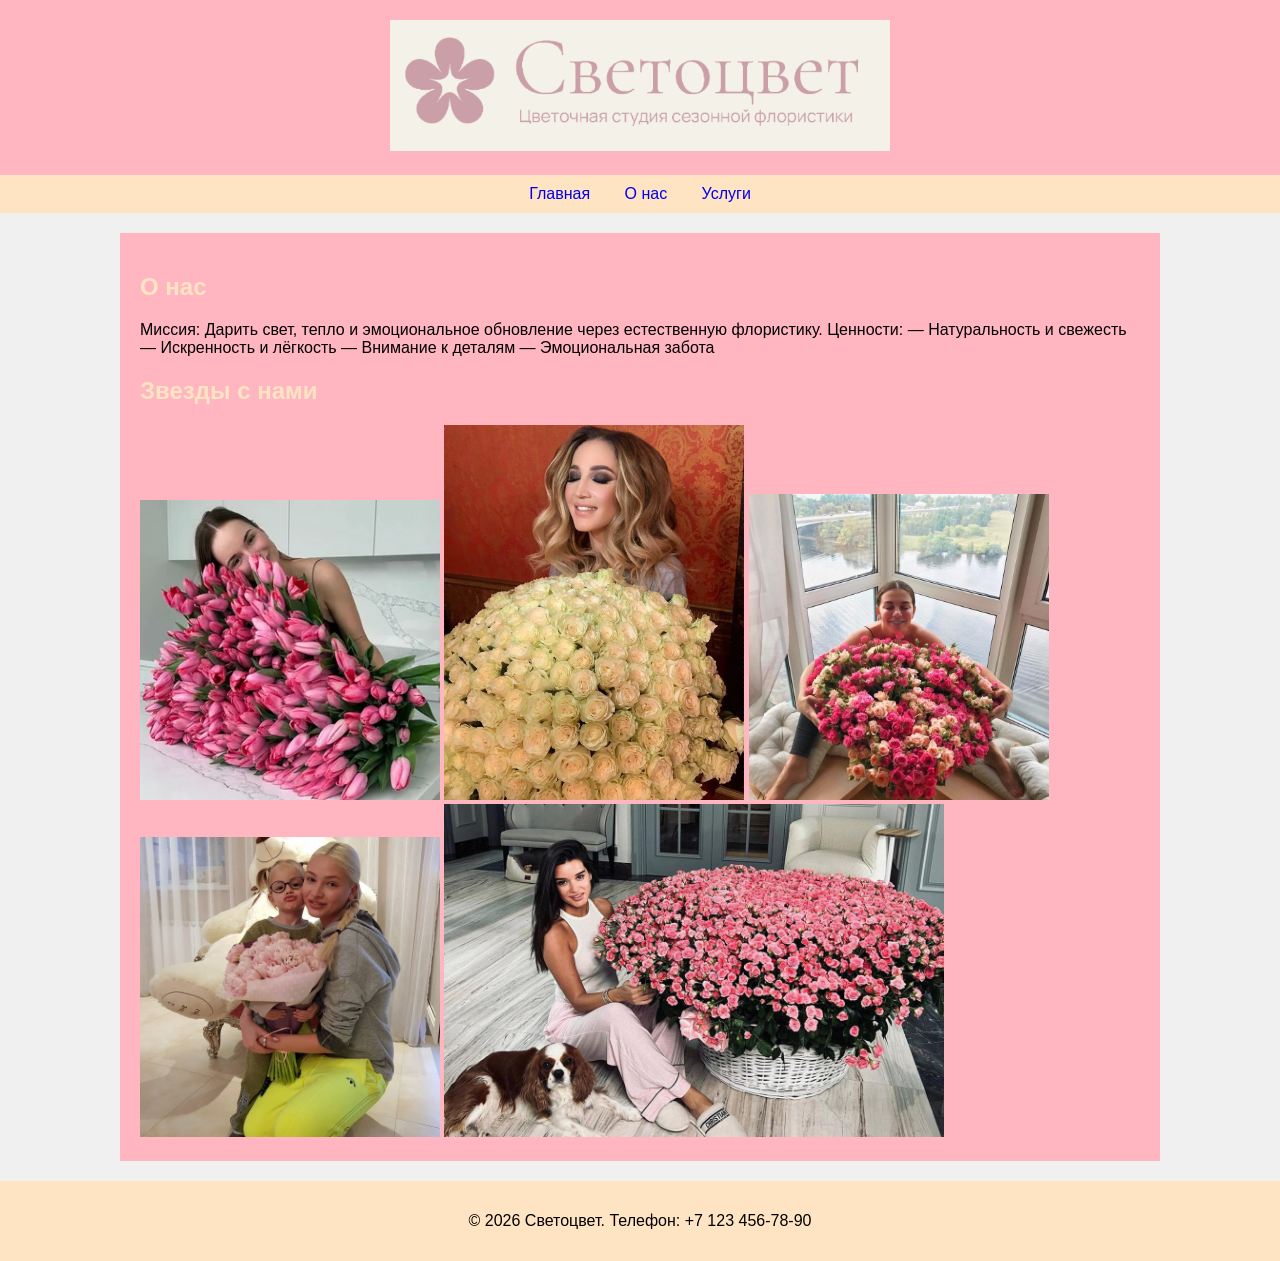
==== about.html @ cf51329c "Add files via upload" ====
<!DOCTYPE html>
<html>
<head>
    <meta charset="utf-8">
    <title>Светоцвет</title>
    <link rel="stylesheet" href="style.css">
</head>
<body>
</nav>
<header>
    <img src="logo.png" alt="Логотип" width="500">
</header>

<nav>
    <a href="index.html">Главная</a>
    <a href="about.html">О нас</a>
    <a href="services.html">Услуги</a>
</nav>

<main>
    <h2>О нас</h2>
    <p>Миссия:  Дарить свет, тепло и эмоциональное обновление через естественную флористику.
Ценности:  — Натуральность и свежесть  — Искренность и лёгкость  — Внимание к деталям  — Эмоциональная забота
</p>


    <h2>Звезды с нами</h2>
    <img src="test11.webp" width="300">
    <img src="test10.jpg" width="300">
    <img src="test12.jpg" width="300">
    <img src="test13.jpg" width="300">
    <img src="test14.jpg" width="500">
</main>

<footer>
    <p>© 2026 Светоцвет. Телефон: +7 123 456-78-90</p>
</footer>

</body>
</html>
---- style.css ----
body {
    font-family:Verdana, sans-serif;
    background: #f0f0f0;
    margin: 0;
    padding: 0;
}

header {
    background: #ffb6c1;
    color: white;
    text-align: center;
    padding: 20px;
}

nav {
    background: #ffe4c4;
    text-align: center;
    padding: 10px;
}
nav a {
    color: db7093;
    margin: 0 15px;
    text-decoration: none;
}

main {
    background: #ffb6c1;
    max-width: 1000px;
    margin: 20px auto;
    padding: 20px;
}

h2 {
    color: #ffe4c4;
}

footer {
    background: #ffe4c4;
    color: db7093;
    text-align: center;
    padding: 15px;
}

/* Изначально все основные блоки прозрачны и сдвинуты */
header, section, footer {
    opacity: 0;
    transform: translateY(20px);
    animation: fadeInUp 0.8s ease forwards;
}

/* Задержки для появления по очереди */
header { animation-delay: 0.1s; }
section:nth-of-type(1) { animation-delay: 0.3s; }
section:nth-of-type(2) { animation-delay: 0.5s; }
footer { animation-delay: 0.7s; }

/* Сама анимация */
@keyframes fadeInUp {
    to {
        opacity: 1;
        transform: translateY(0);
    }
}
img {
    transition: transform 0.3s ease, box-shadow 0.3s ease;
}

img:hover {
    transform: scale(1.03);
    box-shadow: 0 10px 20px rgba(0,0,0,0.2);
}
.button, a {
    transition: background-color 0.3s, transform 0.2s;
}

.button:hover, a:hover {
    background-color: #ffaa00;  /* ваш цвет */
    transform: translateY(-3px);
}
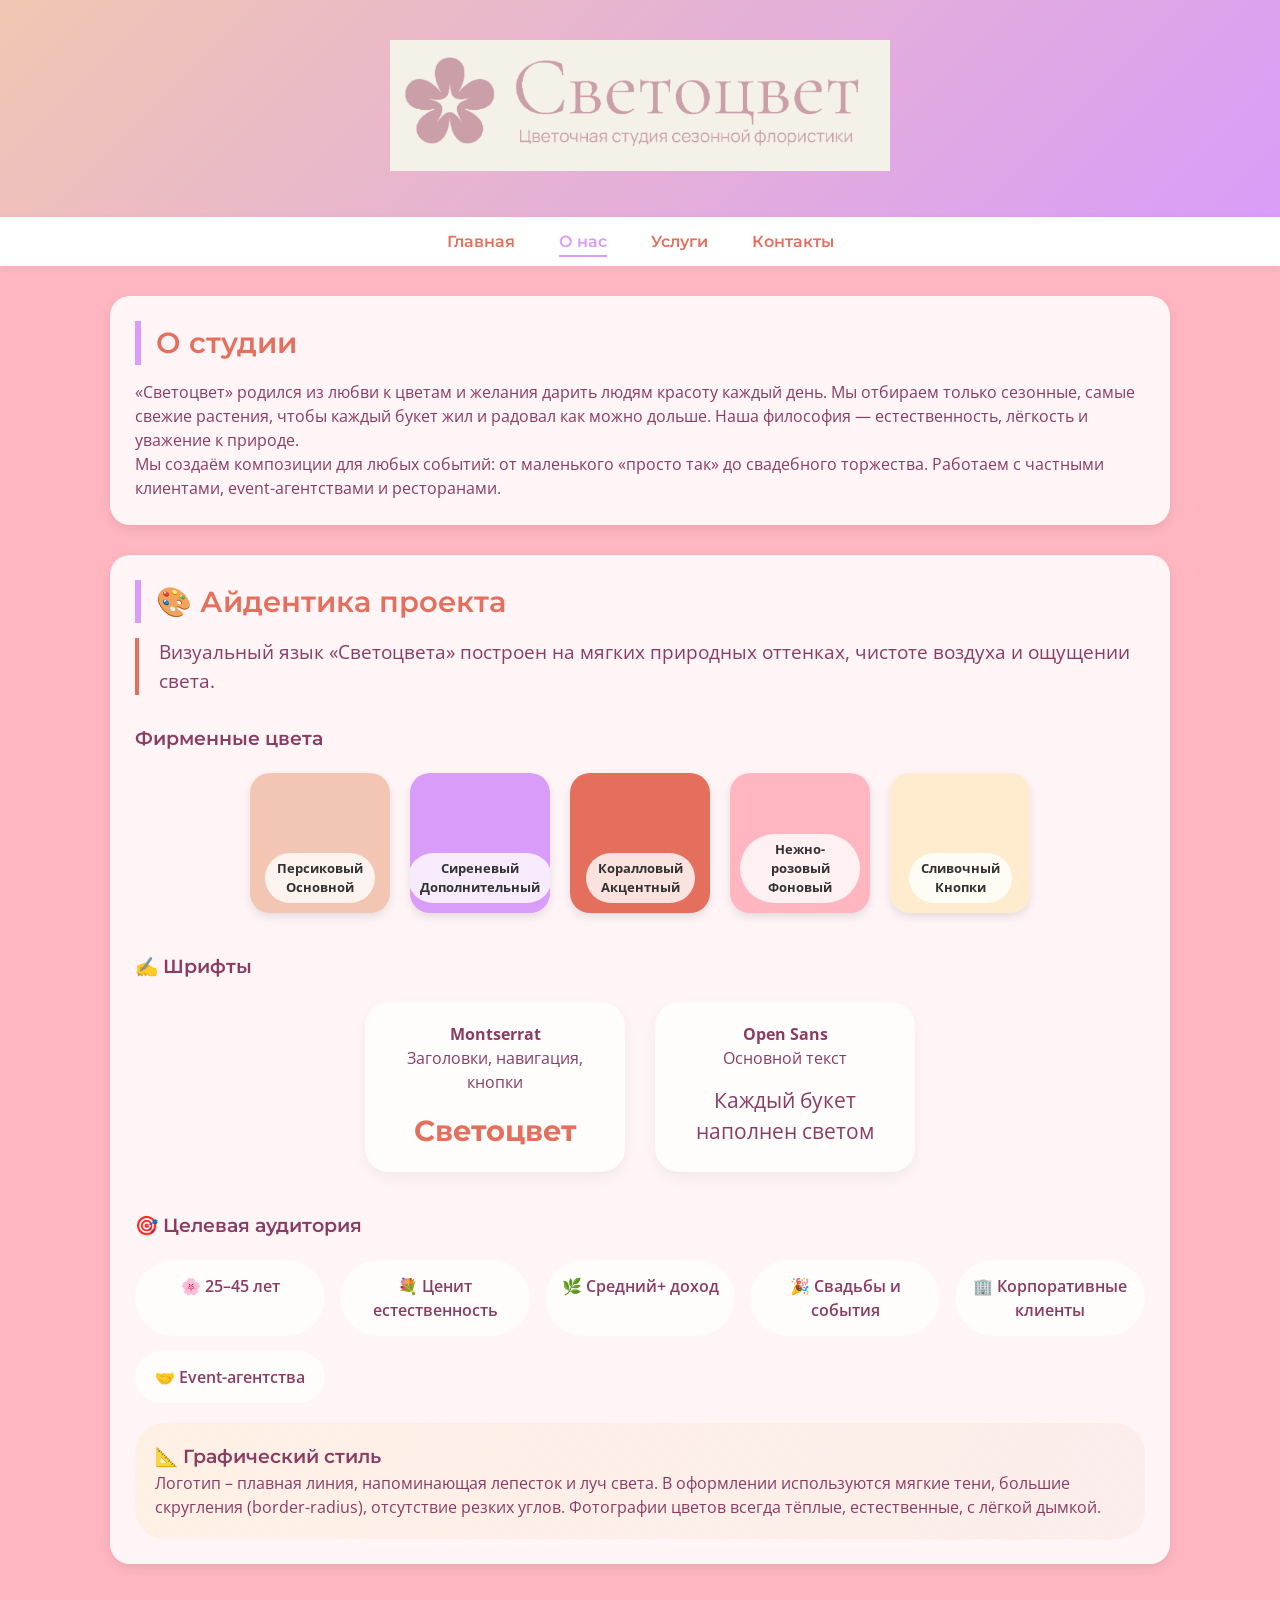
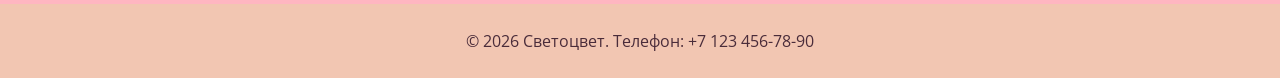
==== commit 05c0580c: "Add files via upload" ====
--- a/about.html
+++ b/about.html
@@ -1,40 +1,97 @@
 <!DOCTYPE html>
-<html>
+<html lang="ru">
 <head>
     <meta charset="utf-8">
-    <title>Светоцвет</title>
+    <meta name="viewport" content="width=device-width, initial-scale=1.0">
+    <title>Светоцвет – О студии и айдентике</title>
+    <link href="https://fonts.googleapis.com/css2?family=Montserrat:wght@400;600;700&family=Open+Sans&display=swap" rel="stylesheet">
     <link rel="stylesheet" href="style.css">
 </head>
 <body>
-</nav>
+
 <header>
-    <img src="logo.png" alt="Логотип" width="500">
+    <img src="logo.png" alt="Логотип Светоцвет" width="500">
 </header>
 
 <nav>
     <a href="index.html">Главная</a>
     <a href="about.html">О нас</a>
     <a href="services.html">Услуги</a>
+    <a href="contacts.html">Контакты</a>
 </nav>
 
 <main>
-    <h2>О нас</h2>
-    <p>Миссия:  Дарить свет, тепло и эмоциональное обновление через естественную флористику.
-Ценности:  — Натуральность и свежесть  — Искренность и лёгкость  — Внимание к деталям  — Эмоциональная забота
-</p>
+    <section>
+        <h2>О студии</h2>
+        <p>«Светоцвет» родился из любви к цветам и желания дарить людям красоту каждый день. Мы отбираем только сезонные, самые свежие растения, чтобы каждый букет жил и радовал как можно дольше. Наша философия — естественность, лёгкость и уважение к природе.</p>
+        <p>Мы создаём композиции для любых событий: от маленького «просто так» до свадебного торжества. Работаем с частными клиентами, event-агентствами и ресторанами.</p>
+    </section>
 
+    <!-- НОВЫЙ ДИНАМИЧНЫЙ РАЗДЕЛ АЙДЕНТИКИ -->
+    <section class="identity-section">
+        <h2>🎨 Айдентика проекта</h2>
+        <p class="animated-text">Визуальный язык «Светоцвета» построен на мягких природных оттенках, чистоте воздуха и ощущении света.</p>
+        
+        <div class="color-palette">
+            <h3>Фирменные цвета</h3>
+            <div class="color-cards">
+                <div class="color-card" style="background: #f2c6b2;" data-color="#f2c6b2">
+                    <span>Персиковый<br>Основной</span>
+                </div>
+                <div class="color-card" style="background: #d99cf8;" data-color="#d99cf8">
+                    <span>Сиреневый<br>Дополнительный</span>
+                </div>
+                <div class="color-card" style="background: #e56f5d;" data-color="#e56f5d">
+                    <span>Коралловый<br>Акцентный</span>
+                </div>
+                <div class="color-card" style="background: #ffb6c1;" data-color="#ffb6c1">
+                    <span>Нежно-розовый<br>Фоновый</span>
+                </div>
+                <div class="color-card" style="background: #ffebcd;" data-color="#ffebcd">
+                    <span>Сливочный<br>Кнопки</span>
+                </div>
+            </div>
+        </div>
 
-    <h2>Звезды с нами</h2>
-    <img src="test11.webp" width="300">
-    <img src="test10.jpg" width="300">
-    <img src="test12.jpg" width="300">
-    <img src="test13.jpg" width="300">
-    <img src="test14.jpg" width="500">
+        <div class="typography">
+            <h3>✍️ Шрифты</h3>
+            <div class="font-demo">
+                <div class="font-card montserrat">
+                    <h4>Montserrat</h4>
+                    <p>Заголовки, навигация, кнопки</p>
+                    <div class="sample">Светоцвет</div>
+                </div>
+                <div class="font-card opensans">
+                    <h4>Open Sans</h4>
+                    <p>Основной текст</p>
+                    <div class="sample">Каждый букет наполнен светом</div>
+                </div>
+            </div>
+        </div>
+
+        <div class="target-audience">
+            <h3>🎯 Целевая аудитория</h3>
+            <div class="audience-grid">
+                <div class="audience-item">🌸 25–45 лет</div>
+                <div class="audience-item">💐 Ценит естественность</div>
+                <div class="audience-item">🌿 Средний+ доход</div>
+                <div class="audience-item">🎉 Свадьбы и события</div>
+                <div class="audience-item">🏢 Корпоративные клиенты</div>
+                <div class="audience-item">🤝 Event-агентства</div>
+            </div>
+        </div>
+
+        <div class="graphic-style">
+            <h3>📐 Графический стиль</h3>
+            <p>Логотип – плавная линия, напоминающая лепесток и луч света. В оформлении используются мягкие тени, большие скругления (border-radius), отсутствие резких углов. Фотографии цветов всегда тёплые, естественные, с лёгкой дымкой.</p>
+        </div>
+    </section>
 </main>
 
 <footer>
     <p>© 2026 Светоцвет. Телефон: +7 123 456-78-90</p>
 </footer>
 
+<script src="script.js"></script>
 </body>
 </html>
--- a/style.css
+++ b/style.css
@@ -1,79 +1,891 @@
-body {
-    font-family:Verdana, sans-serif;
-    background: #f0f0f0;
+/* ===== АЙДЕНТИКА «СВЕТОЦВЕТ» (по вашим цветам) ===== */
+:root {
+    --primary: #f2c6b2;      /* персиковый */
+    --secondary: #d99cf8;    /* сиреневый */
+    --accent: #e56f5d;       /* коралловый */
+    --bg: #ffb6c1;           /* нежно-розовый фон */
+    --text: #8b3c62;         /* тёмно-розовый для читаемости (ваш #ff69b4 слишком ярок) */
+    --btn-bg: #ffebcd;       /* кнопки */
+    --shadow: 0 4px 12px rgba(0,0,0,0.08);
+    --radius: 20px;
+}
+
+* {
     margin: 0;
     padding: 0;
-}
-
+    box-sizing: border-box;
+}
+
+body {
+    font-family: 'Open Sans', sans-serif;
+    background-color: var(--bg);
+    color: var(--text);
+    line-height: 1.5;
+}
+
+h1, h2, h3, .btn, nav a {
+    font-family: 'Montserrat', sans-serif;
+    font-weight: 600;
+}
+
+/* ===== ШАПКА ===== */
 header {
-    background: #ffb6c1;
+    background: linear-gradient(135deg, var(--primary), var(--secondary));
+    color: #4a2c3a;
+    text-align: center;
+    padding: 40px 20px;
+    box-shadow: var(--shadow);
+}
+
+header img {
+   header img {
+    border-radius: 0;        /* убираем скругление, логотип прямоугольный */
+    border: 4px solid white;
+    box-shadow: var(--shadow);
+    width: 350px;            /* делаем шире (было 150px) */
+    transition: transform 0.3s;
+}
+}
+header img:hover {
+    transform: scale(1.05);
+}
+
+header h1 {
+    font-size: 2.5rem;
+    margin: 15px 0 5px;
+}
+
+header p {
+    font-size: 1.2rem;
+    opacity: 0.9;
+}
+
+/* ===== НАВИГАЦИЯ ===== */
+nav {
+    background: white;
+    text-align: center;
+    padding: 12px;
+    box-shadow: 0 2px 8px rgba(0,0,0,0.05);
+    position: sticky;
+    top: 0;
+    z-index: 100;
+}
+
+nav a {
+    color: var(--accent);
+    text-decoration: none;
+    margin: 0 20px;
+    transition: 0.2s;
+    border-bottom: 2px solid transparent;
+    padding-bottom: 4px;
+}
+
+nav a:hover {
+    color: var(--secondary);
+    border-bottom-color: var(--secondary);
+}
+
+/* ===== ОСНОВНОЙ КОНТЕНТ ===== */
+main {
+    max-width: 1100px;
+    margin: 30px auto;
+    padding: 0 20px;
+}
+
+section {
+    background: rgba(255, 255, 255, 0.85);
+    border-radius: var(--radius);
+    padding: 25px;
+    margin-bottom: 30px;
+    box-shadow: var(--shadow);
+    transition: transform 0.2s;
+}
+section:hover {
+    transform: translateY(-3px);
+}
+
+h2 {
+    color: var(--accent);
+    font-size: 1.8rem;
+    margin-bottom: 15px;
+    border-left: 6px solid var(--secondary);
+    padding-left: 15px;
+}
+
+.services-list {
+    list-style: none;
+}
+.services-list li {
+    padding: 10px 0;
+    font-size: 1.1rem;
+    border-bottom: 1px solid #ffccdd;
+}
+.services-list li:last-child {
+    border-bottom: none;
+}
+
+/* ===== ГАЛЕРЕЯ (адаптивная) ===== */
+.gallery {
+    display: grid;
+    grid-template-columns: repeat(auto-fill, minmax(250px, 1fr));
+    gap: 20px;
+    margin-top: 20px;
+}
+.gallery img {
+    width: 100%;
+    height: 250px;
+    object-fit: cover;
+    border-radius: 20px;
+    box-shadow: var(--shadow);
+    transition: all 0.3s;
+    border: 3px solid white;
+}
+.gallery img:hover {
+    transform: scale(1.02);
+    border-color: var(--accent);
+}
+
+/* ===== КНОПКА ===== */
+.cta {
+    text-align: center;
+    background: rgba(255, 235, 205, 0.7);
+}
+.btn {
+    display: inline-block;
+    background: var(--btn-bg);
+    color: #b34e71;
+    border: none;
+    padding: 12px 28px;
+    font-size: 1.1rem;
+    font-weight: bold;
+    border-radius: 40px;
+    cursor: pointer;
+    margin-top: 15px;
+    transition: 0.2s;
+    box-shadow: var(--shadow);
+}
+.btn:hover {
+    background: #ffe0b5;
+    transform: scale(1.02);
+}
+.btn:active {
+    transform: scale(0.98);
+}
+
+/* ===== ФУТЕР ===== */
+footer {
+    background: var(--primary);
+    color: #4a2c3a;
+    text-align: center;
+    padding: 25px;
+    margin-top: 40px;
+}
+
+/* ===== АДАПТАЦИЯ ПОД ТЕЛЕФОН ===== */
+@media (max-width: 768px) {
+    header h1 {
+        font-size: 1.8rem;
+    }
+    nav a {
+        margin: 0 12px;
+        font-size: 0.9rem;
+    }
+    section {
+        padding: 18px;
+    }
+    h2 {
+        font-size: 1.4rem;
+    }
+    .gallery {
+        grid-template-columns: 1fr; /* одна колонка на телефоне */
+    }
+    .gallery img {
+        height: auto;
+        max-height: 280px;
+    }
+    .btn {
+        padding: 10px 20px;
+        font-size: 1rem;
+    }
+}
+/* Стили для страницы "О нас" — команда */
+.team {
+    display: grid;
+    grid-template-columns: repeat(auto-fit, minmax(250px, 1fr));
+    gap: 30px;
+    margin-top: 20px;
+}
+.team-card {
+    background: white;
+    border-radius: var(--radius);
+    padding: 20px;
+    text-align: center;
+    box-shadow: var(--shadow);
+    transition: transform 0.2s;
+}
+.team-card:hover {
+    transform: translateY(-5px);
+}
+.team-card img {
+    width: 150px;
+    height: 150px;
+    object-fit: cover;
+    border-radius: 50%;
+    border: 4px solid var(--accent);
+    margin-bottom: 15px;
+}
+.team-card h3 {
+    color: var(--accent);
+    margin-bottom: 10px;
+}
+.team-card p {
+    font-size: 0.9rem;
+    color: var(--text);
+}
+
+/* Стили для страницы "Услуги" */
+.services-grid {
+    display: grid;
+    grid-template-columns: repeat(auto-fit, minmax(260px, 1fr));
+    gap: 25px;
+    margin-top: 20px;
+}
+.service-item {
+    background: white;
+    border-radius: var(--radius);
+    padding: 20px;
+    box-shadow: var(--shadow);
+    transition: 0.2s;
+}
+.service-item:hover {
+    transform: translateY(-3px);
+}
+.service-item h3 {
+    color: var(--accent);
+    margin-bottom: 10px;
+}
+.service-item p {
+    margin-bottom: 12px;
+}
+.price {
+    display: inline-block;
+    background: var(--btn-bg);
+    padding: 5px 12px;
+    border-radius: 30px;
+    font-weight: bold;
+    color: #b34e71;
+}
+ol {
+    margin-left: 25px;
+    line-height: 1.6;
+}
+ol li {
+    margin-bottom: 8px;
+}
+/* ========== АНИМАЦИЯ ПОЯВЛЕНИЯ СЕКЦИЙ ========== */
+section {
+    opacity: 0;
+    transform: translateY(30px);
+    transition: opacity 0.6s ease, transform 0.6s ease;
+}
+section.visible {
+    opacity: 1;
+    transform: translateY(0);
+}
+
+/* ========== МОДАЛЬНОЕ ОКНО ========== */
+.modal {
+    display: none;
+    position: fixed;
+    top: 0;
+    left: 0;
+    width: 100%;
+    height: 100%;
+    background: rgba(0,0,0,0.6);
+    justify-content: center;
+    align-items: center;
+    z-index: 1000;
+}
+.modal-content {
+    background: white;
+    padding: 30px;
+    border-radius: 30px;
+    max-width: 400px;
+    width: 90%;
+    text-align: center;
+    position: relative;
+    animation: fadeInUp 0.3s;
+}
+.modal-content h3 {
+    color: var(--accent);
+    margin-bottom: 10px;
+}
+.modal-content input {
+    width: 100%;
+    padding: 12px;
+    margin: 10px 0;
+    border: 1px solid #ffccdd;
+    border-radius: 40px;
+    font-family: inherit;
+}
+.modal-content button {
+    background: var(--btn-bg);
+    color: #b34e71;
+    border: none;
+    padding: 12px;
+    width: 100%;
+    border-radius: 40px;
+    font-weight: bold;
+    cursor: pointer;
+}
+.close {
+    position: absolute;
+    top: 15px;
+    right: 20px;
+    font-size: 28px;
+    cursor: pointer;
+}
+@keyframes fadeInUp {
+    from { opacity: 0; transform: translateY(20px);}
+    to { opacity: 1; transform: translateY(0);}
+}
+
+/* ========== СЛАЙДЕР ========== */
+.slider {
+    position: relative;
+    overflow: hidden;
+    border-radius: 20px;
+}
+.slider-track {
+    display: flex;
+    transition: transform 0.5s ease;
+}
+.slide {
+    flex: 0 0 100%;
+}
+.slide img {
+    width: 100%;
+    height: 400px;
+    object-fit: cover;
+    border-radius: 20px;
+}
+.slider-btn {
+    position: absolute;
+    top: 50%;
+    transform: translateY(-50%);
+    background: rgba(255,255,255,0.7);
+    border: none;
+    font-size: 24px;
+    cursor: pointer;
+    width: 40px;
+    height: 40px;
+    border-radius: 50%;
+    transition: 0.2s;
+}
+.slider-btn:hover {
+    background: white;
+}
+.prev { left: 10px; }
+.next { right: 10px; }
+.slider-dots {
+    text-align: center;
+    margin-top: 15px;
+}
+.dot {
+    display: inline-block;
+    width: 10px;
+    height: 10px;
+    background: #ccc;
+    border-radius: 50%;
+    margin: 0 5px;
+    cursor: pointer;
+}
+.dot.active {
+    background: var(--accent);
+}
+
+/* ========== АККОРДЕОН ========== */
+.service-accordion-item {
+    background: rgba(255,255,255,0.7);
+    border-radius: 20px;
+    margin-bottom: 15px;
+    overflow: hidden;
+}
+.accordion-header {
+    padding: 18px;
+    background: var(--primary);
+    cursor: pointer;
+    font-weight: bold;
+    transition: 0.2s;
+}
+.accordion-header:hover {
+    background: #e8b8a4;
+}
+.accordion-content {
+    max-height: 0;
+    padding: 0 18px;
+    transition: max-height 0.4s ease;
+    overflow: hidden;
+}
+.service-accordion-item.open .accordion-content {
+    max-height: 300px;
+    padding: 15px 18px;
+}
+
+/* ========== АКТИВНЫЙ ПУНКТ МЕНЮ ========== */
+nav a.active {
+    color: var(--secondary);
+    border-bottom-color: var(--secondary);
+}
+/* ========== ДИНАМИЧНЫЙ РАЗДЕЛ АЙДЕНТИКИ ========== */
+
+/* Анимация для текста */
+.animated-text {
+    font-size: 1.2rem;
+    border-left: 4px solid var(--accent);
+    padding-left: 20px;
+    animation: fadeSlideIn 1s ease-out;
+}
+
+@keyframes fadeSlideIn {
+    from {
+        opacity: 0;
+        transform: translateX(-30px);
+    }
+    to {
+        opacity: 1;
+        transform: translateX(0);
+    }
+}
+
+/* Карточки цветов */
+.color-palette {
+    margin: 30px 0;
+}
+
+.color-cards {
+    display: flex;
+    flex-wrap: wrap;
+    gap: 20px;
+    justify-content: center;
+    margin-top: 20px;
+}
+
+.color-card {
+    width: 140px;
+    height: 140px;
+    border-radius: 20px;
+    display: flex;
+    align-items: flex-end;
+    justify-content: center;
+    text-align: center;
+    padding: 10px;
+    cursor: pointer;
+    transition: all 0.3s cubic-bezier(0.2, 0.9, 0.4, 1.1);
+    box-shadow: 0 4px 10px rgba(0,0,0,0.1);
+    position: relative;
+    overflow: hidden;
+}
+
+.color-card span {
+    background: rgba(255,255,255,0.8);
+    padding: 6px 12px;
+    border-radius: 40px;
+    font-size: 0.8rem;
+    font-weight: bold;
+    color: #333;
+    transition: transform 0.3s;
+}
+
+.color-card:hover {
+    transform: scale(1.08) rotate(2deg);
+    box-shadow: 0 12px 24px rgba(0,0,0,0.2);
+}
+
+.color-card:hover span {
+    transform: translateY(-5px);
+    background: white;
+}
+
+/* Шрифты */
+.typography {
+    margin: 40px 0;
+}
+
+.font-demo {
+    display: flex;
+    flex-wrap: wrap;
+    gap: 30px;
+    justify-content: center;
+    margin-top: 20px;
+}
+
+.font-card {
+    background: rgba(255,255,255,0.7);
+    border-radius: 24px;
+    padding: 20px;
+    width: 260px;
+    text-align: center;
+    transition: all 0.3s ease;
+    box-shadow: 0 6px 14px rgba(0,0,0,0.05);
+}
+
+.font-card:hover {
+    transform: translateY(-8px);
+    background: white;
+}
+
+.montserrat .sample {
+    font-family: 'Montserrat', sans-serif;
+    font-size: 1.8rem;
+    font-weight: 700;
+    margin-top: 15px;
+    color: var(--accent);
+}
+
+.opensans .sample {
+    font-family: 'Open Sans', sans-serif;
+    font-size: 1.3rem;
+    margin-top: 15px;
+    color: var(--text);
+}
+
+/* ЦА сетка */
+.audience-grid {
+    display: grid;
+    grid-template-columns: repeat(auto-fill, minmax(180px, 1fr));
+    gap: 15px;
+    margin-top: 20px;
+}
+
+.audience-item {
+    background: rgba(255,255,255,0.7);
+    padding: 14px;
+    border-radius: 50px;
+    text-align: center;
+    font-weight: 600;
+    transition: all 0.2s;
+    cursor: default;
+}
+
+.audience-item:hover {
+    background: var(--secondary);
     color: white;
-    text-align: center;
+    transform: scale(1.02);
+}
+
+/* Графический стиль */
+.graphic-style {
+    background: linear-gradient(120deg, rgba(255,235,205,0.4), rgba(210,180,140,0.1));
     padding: 20px;
-}
-
-nav {
-    background: #ffe4c4;
-    text-align: center;
-    padding: 10px;
-}
-nav a {
-    color: db7093;
-    margin: 0 15px;
-    text-decoration: none;
-}
-
-main {
-    background: #ffb6c1;
-    max-width: 1000px;
-    margin: 20px auto;
-    padding: 20px;
-}
-
-h2 {
-    color: #ffe4c4;
-}
-
-footer {
-    background: #ffe4c4;
-    color: db7093;
-    text-align: center;
-    padding: 15px;
-}
-
-/* Изначально все основные блоки прозрачны и сдвинуты */
-header, section, footer {
+    border-radius: 30px;
+    margin-top: 20px;
+}
+
+/* Анимация появления элементов identity-section */
+.identity-section .color-card,
+.identity-section .font-card,
+.identity-section .audience-item,
+.identity-section .graphic-style {
     opacity: 0;
     transform: translateY(20px);
-    animation: fadeInUp 0.8s ease forwards;
-}
-
-/* Задержки для появления по очереди */
-header { animation-delay: 0.1s; }
-section:nth-of-type(1) { animation-delay: 0.3s; }
-section:nth-of-type(2) { animation-delay: 0.5s; }
-footer { animation-delay: 0.7s; }
-
-/* Сама анимация */
+    animation: fadeInUp 0.6s forwards;
+}
+
+.identity-section .color-card:nth-child(1) { animation-delay: 0.1s; }
+.identity-section .color-card:nth-child(2) { animation-delay: 0.2s; }
+.identity-section .color-card:nth-child(3) { animation-delay: 0.3s; }
+.identity-section .color-card:nth-child(4) { animation-delay: 0.4s; }
+.identity-section .color-card:nth-child(5) { animation-delay: 0.5s; }
+.identity-section .font-card:nth-child(1) { animation-delay: 0.6s; }
+.identity-section .font-card:nth-child(2) { animation-delay: 0.7s; }
+.identity-section .audience-item:nth-child(1) { animation-delay: 0.8s; }
+.identity-section .audience-item:nth-child(2) { animation-delay: 0.85s; }
+.identity-section .audience-item:nth-child(3) { animation-delay: 0.9s; }
+.identity-section .audience-item:nth-child(4) { animation-delay: 0.95s; }
+.identity-section .audience-item:nth-child(5) { animation-delay: 1.0s; }
+.identity-section .audience-item:nth-child(6) { animation-delay: 1.05s; }
+.identity-section .graphic-style { animation-delay: 1.1s; }
+
 @keyframes fadeInUp {
     to {
         opacity: 1;
         transform: translateY(0);
     }
 }
-img {
-    transition: transform 0.3s ease, box-shadow 0.3s ease;
-}
-
-img:hover {
-    transform: scale(1.03);
-    box-shadow: 0 10px 20px rgba(0,0,0,0.2);
-}
-.button, a {
-    transition: background-color 0.3s, transform 0.2s;
-}
-
-.button:hover, a:hover {
-    background-color: #ffaa00;  /* ваш цвет */
-    transform: translateY(-3px);
+/* ========== СТИЛИ ДЛЯ СТРАНИЦЫ КОНТАКТЫ ========== */
+
+.contacts-info {
+    background: rgba(255,255,255,0.7);
+}
+
+.contact-details {
+    display: grid;
+    grid-template-columns: repeat(auto-fit, minmax(220px, 1fr));
+    gap: 25px;
+    margin-top: 25px;
+}
+
+.contact-card {
+    background: white;
+    border-radius: 28px;
+    padding: 20px;
+    text-align: center;
+    transition: all 0.3s ease;
+    box-shadow: 0 6px 14px rgba(0,0,0,0.05);
+}
+
+.contact-card:hover {
+    transform: translateY(-8px);
+    box-shadow: 0 12px 24px rgba(0,0,0,0.1);
+}
+
+.contact-card .emoji {
+    font-size: 2.5rem;
+    display: block;
+    margin-bottom: 10px;
+}
+
+.contact-card h3 {
+    color: var(--accent);
+    margin-bottom: 10px;
+}
+
+/* Медиа-носители (билборды и визитки) */
+.media-section {
+    background: rgba(255,255,255,0.6);
+    border-radius: 32px;
+    padding: 20px;
+}
+
+.media-section h2 {
+    margin-bottom: 8px;
+}
+
+.media-gallery {
+    display: flex;
+    flex-wrap: wrap;
+    gap: 30px;
+    justify-content: center;
+    margin-top: 25px;
+}
+
+.media-item {
+    background: white;
+    border-radius: 24px;
+    overflow: hidden;
+    width: 280px;
+    transition: all 0.3s ease;
+    box-shadow: 0 10px 20px rgba(0,0,0,0.1);
+}
+
+.media-item:hover {
+    transform: translateY(-10px) scale(1.02);
+    box-shadow: 0 20px 30px rgba(0,0,0,0.15);
+}
+
+.media-item img {
+    width: 100%;
+    height: 180px;
+    object-fit: cover;
+    display: block;
+}
+
+.media-caption {
+    padding: 12px;
+    text-align: center;
+    font-weight: 600;
+    background: var(--primary);
+    color: #4a2c3a;
+}
+
+.billboard .media-caption {
+    background: var(--secondary);
+    color: white;
+}
+
+.business-card .media-caption {
+    background: var(--btn-bg);
+    color: #b34e71;
+}
+
+/* Карта */
+.map {
+    background: rgba(255,255,255,0.5);
+}
+.map-container {
+    border-radius: 28px;
+    overflow: hidden;
+    margin: 20px 0;
+    box-shadow: 0 8px 20px rgba(0,0,0,0.1);
+}
+.map-note {
+    font-style: italic;
+    text-align: center;
+}
+
+/* Адаптация под телефон */
+@media (max-width: 768px) {
+    .contact-details {
+        grid-template-columns: 1fr;
+    }
+    .media-item {
+        width: 100%;
+        max-width: 300px;
+    }
+    .media-gallery {
+        gap: 20px;
+    }
+}
+/* ========== ГАЛЕРЕЯ МЕРОПРИЯТИЙ ========== */
+.event-gallery-section {
+    background: rgba(255,255,255,0.6);
+    border-radius: 32px;
+    padding: 20px;
+}
+
+.event-gallery {
+    display: grid;
+    grid-template-columns: repeat(auto-fill, minmax(260px, 1fr));
+    gap: 25px;
+    margin: 30px 0;
+}
+
+.event-photo {
+    background: white;
+    border-radius: 24px;
+    overflow: hidden;
+    transition: all 0.3s ease;
+    box-shadow: 0 6px 14px rgba(0,0,0,0.1);
+    cursor: pointer;
+}
+
+.event-photo:hover {
+    transform: translateY(-8px);
+    box-shadow: 0 15px 25px rgba(0,0,0,0.15);
+}
+
+.event-photo img {
+    width: 100%;
+    height: 220px;
+    object-fit: cover;
+    display: block;
+}
+
+.event-caption {
+    padding: 12px;
+    text-align: center;
+    font-weight: 500;
+    background: var(--light);
+    color: var(--dark);
+}
+
+.event-note {
+    font-size: 0.9rem;
+    text-align: center;
+    font-style: italic;
+}
+
+/* Лайтбокс для увеличения фото */
+.lightbox {
+    display: none;
+    position: fixed;
+    top: 0;
+    left: 0;
+    width: 100%;
+    height: 100%;
+    background: rgba(0,0,0,0.9);
+    justify-content: center;
+    align-items: center;
+    z-index: 2000;
+    cursor: pointer;
+}
+.lightbox img {
+    max-width: 90%;
+    max-height: 90%;
+    border-radius: 16px;
+    box-shadow: 0 0 30px rgba(255,255,255,0.3);
+}
+.lightbox.active {
+    display: flex;
+}
+/* ========== БЛОК АЙДЕНТИКИ ЛОГОТИПА НА ГЛАВНОЙ ========== */
+.logo-identity {
+    background: rgba(255, 255, 255, 0.85);  /* такой же, как у section */
+    border-radius: 40px;
+    padding: 30px;
+    margin-bottom: 30px;
+    box-shadow: var(--shadow);
+}
+
+.logo-showcase {
+    display: flex;
+    flex-wrap: wrap;
+    gap: 40px;
+    align-items: center;
+    justify-content: center;
+    margin: 20px 0;
+}
+
+.logo-big {
+    width: 280px;
+    max-width: 80%;
+    background: white;
+    padding: 20px;
+    border-radius: 40px;
+    box-shadow: 0 20px 30px rgba(0,0,0,0.1);
+    transition: transform 0.3s ease;
+}
+
+.logo-big:hover {
+    transform: scale(1.02);
+}
+
+.logo-description {
+    flex: 1;
+    min-width: 250px;
+}
+
+.logo-description p {
+    font-size: 1.1rem;
+    margin: 15px 0;
+}
+
+.logo-description ul {
+    list-style: none;
+    padding-left: 0;
+}
+
+.logo-description li {
+    margin: 12px 0;
+    font-size: 1rem;
+    display: flex;
+    align-items: center;
+    gap: 8px;
+}
+
+.logo-quote {
+    text-align: center;
+    font-size: 1.3rem;
+    font-style: italic;
+    color: var(--accent);
+    background: rgba(255,255,255,0.6);
+    padding: 20px;
+    border-radius: 60px;
+    margin-top: 20px;
+    font-family: 'Montserrat', sans-serif;
+    font-weight: 500;
+}
+
+@media (max-width: 768px) {
+    .logo-showcase {
+        flex-direction: column;
+        text-align: center;
+    }
+    .logo-description ul {
+        text-align: left;
+    }
+    .logo-quote {
+        font-size: 1rem;
+    }
 }
